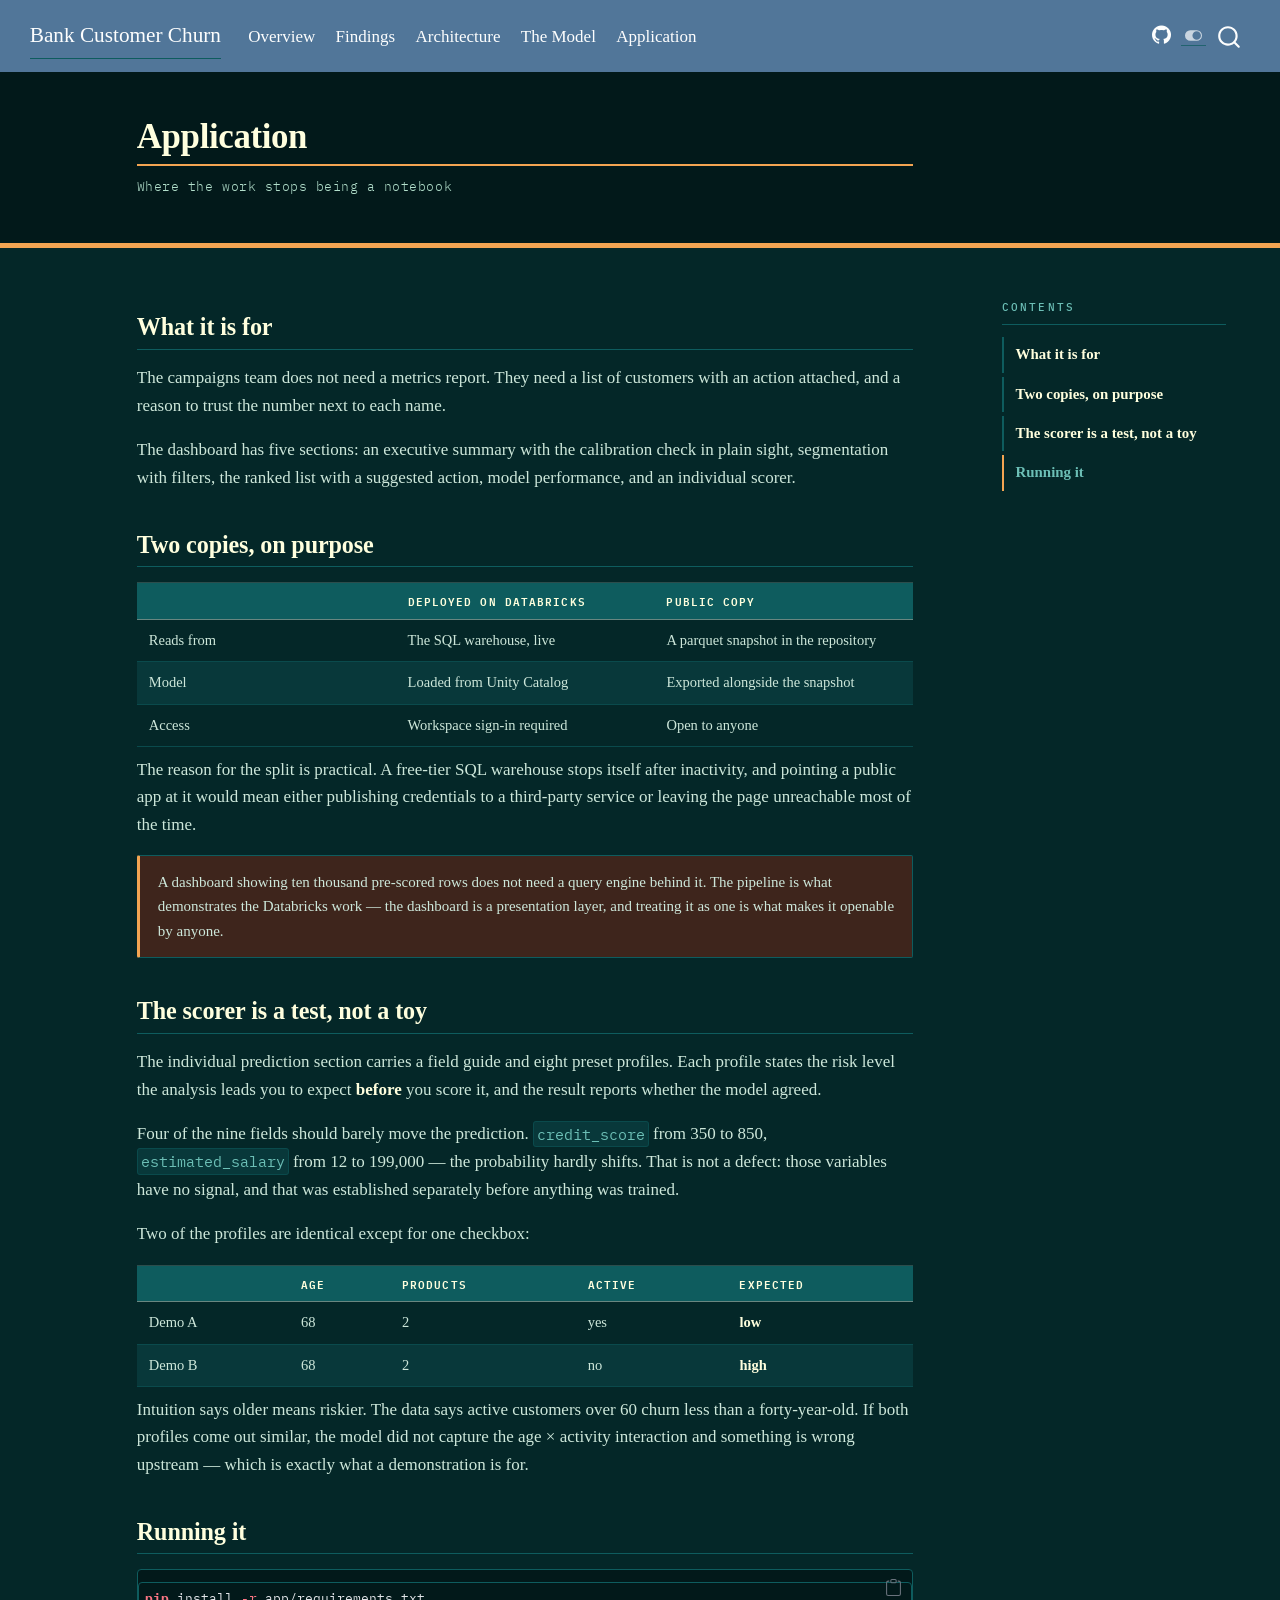
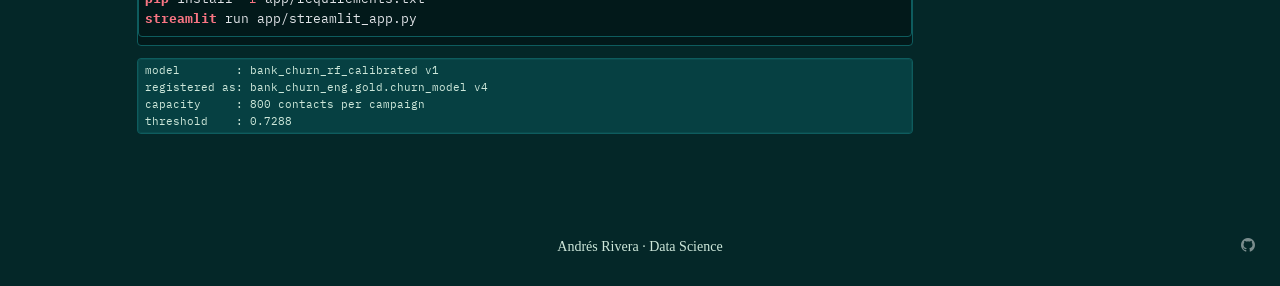
==== docs/app.html @ 403e2f5f "Bank customer churn prediction on Databricks" ====
<!DOCTYPE html>
<html xmlns="http://www.w3.org/1999/xhtml" lang="en" xml:lang="en"><head>

<meta charset="utf-8">
<meta name="generator" content="quarto-1.8.26">

<meta name="viewport" content="width=device-width, initial-scale=1.0, user-scalable=yes">


<title>Application – Bank Customer Churn</title>
<style>
code{white-space: pre-wrap;}
span.smallcaps{font-variant: small-caps;}
div.columns{display: flex; gap: min(4vw, 1.5em);}
div.column{flex: auto; overflow-x: auto;}
div.hanging-indent{margin-left: 1.5em; text-indent: -1.5em;}
ul.task-list{list-style: none;}
ul.task-list li input[type="checkbox"] {
  width: 0.8em;
  margin: 0 0.8em 0.2em -1em; /* quarto-specific, see https://github.com/quarto-dev/quarto-cli/issues/4556 */ 
  vertical-align: middle;
}
/* CSS for syntax highlighting */
html { -webkit-text-size-adjust: 100%; }
pre > code.sourceCode { white-space: pre; position: relative; }
pre > code.sourceCode > span { display: inline-block; line-height: 1.25; }
pre > code.sourceCode > span:empty { height: 1.2em; }
.sourceCode { overflow: visible; }
code.sourceCode > span { color: inherit; text-decoration: inherit; }
div.sourceCode { margin: 1em 0; }
pre.sourceCode { margin: 0; }
@media screen {
div.sourceCode { overflow: auto; }
}
@media print {
pre > code.sourceCode { white-space: pre-wrap; }
pre > code.sourceCode > span { text-indent: -5em; padding-left: 5em; }
}
pre.numberSource code
  { counter-reset: source-line 0; }
pre.numberSource code > span
  { position: relative; left: -4em; counter-increment: source-line; }
pre.numberSource code > span > a:first-child::before
  { content: counter(source-line);
    position: relative; left: -1em; text-align: right; vertical-align: baseline;
    border: none; display: inline-block;
    -webkit-touch-callout: none; -webkit-user-select: none;
    -khtml-user-select: none; -moz-user-select: none;
    -ms-user-select: none; user-select: none;
    padding: 0 4px; width: 4em;
  }
pre.numberSource { margin-left: 3em;  padding-left: 4px; }
div.sourceCode
  {   }
@media screen {
pre > code.sourceCode > span > a:first-child::before { text-decoration: underline; }
}
</style>


<script src="site_libs/quarto-nav/quarto-nav.js"></script>
<script src="site_libs/quarto-nav/headroom.min.js"></script>
<script src="site_libs/clipboard/clipboard.min.js"></script>
<script src="site_libs/quarto-search/autocomplete.umd.js"></script>
<script src="site_libs/quarto-search/fuse.min.js"></script>
<script src="site_libs/quarto-search/quarto-search.js"></script>
<meta name="quarto:offset" content="./">
<script src="site_libs/quarto-html/quarto.js" type="module"></script>
<script src="site_libs/quarto-html/tabsets/tabsets.js" type="module"></script>
<script src="site_libs/quarto-html/axe/axe-check.js" type="module"></script>
<script src="site_libs/quarto-html/popper.min.js"></script>
<script src="site_libs/quarto-html/tippy.umd.min.js"></script>
<script src="site_libs/quarto-html/anchor.min.js"></script>
<link href="site_libs/quarto-html/tippy.css" rel="stylesheet">
<link href="site_libs/quarto-html/quarto-syntax-highlighting-b994de48bafa9ef7d57adb9f6c311f31.css" rel="stylesheet" class="quarto-color-scheme" id="quarto-text-highlighting-styles">
<link href="site_libs/quarto-html/quarto-syntax-highlighting-dark-b994de48bafa9ef7d57adb9f6c311f31.css" rel="stylesheet" class="quarto-color-scheme quarto-color-alternate" id="quarto-text-highlighting-styles">
<script src="site_libs/bootstrap/bootstrap.min.js"></script>
<link href="site_libs/bootstrap/bootstrap-icons.css" rel="stylesheet">
<link href="site_libs/bootstrap/bootstrap-2f9566e92a98fe8e82013deb98b2dbf5.min.css" rel="stylesheet" append-hash="true" class="quarto-color-scheme" id="quarto-bootstrap" data-mode="light">
<link href="site_libs/bootstrap/bootstrap-dark-dd9a374d507f1d2c2c06ab62fc9b8917.min.css" rel="stylesheet" append-hash="true" class="quarto-color-scheme quarto-color-alternate" id="quarto-bootstrap" data-mode="dark">
<script id="quarto-search-options" type="application/json">{
  "location": "navbar",
  "copy-button": false,
  "collapse-after": 3,
  "panel-placement": "end",
  "type": "overlay",
  "limit": 50,
  "keyboard-shortcut": [
    "f",
    "/",
    "s"
  ],
  "show-item-context": false,
  "language": {
    "search-no-results-text": "No results",
    "search-matching-documents-text": "matching documents",
    "search-copy-link-title": "Copy link to search",
    "search-hide-matches-text": "Hide additional matches",
    "search-more-match-text": "more match in this document",
    "search-more-matches-text": "more matches in this document",
    "search-clear-button-title": "Clear",
    "search-text-placeholder": "",
    "search-detached-cancel-button-title": "Cancel",
    "search-submit-button-title": "Submit",
    "search-label": "Search"
  }
}</script>
<style>html{ scroll-behavior: smooth; }</style>
<link rel="preconnect" href="https://fonts.googleapis.com">
<link href="https://fonts.googleapis.com/css2?family=IBM+Plex+Mono:wght@400;500;600&amp;display=swap" rel="stylesheet">


</head>

<body class="nav-fixed quarto-dark"><script id="quarto-html-before-body" type="application/javascript">
    const toggleBodyColorMode = (bsSheetEl) => {
      const mode = bsSheetEl.getAttribute("data-mode");
      const bodyEl = window.document.querySelector("body");
      if (mode === "dark") {
        bodyEl.classList.add("quarto-dark");
        bodyEl.classList.remove("quarto-light");
      } else {
        bodyEl.classList.add("quarto-light");
        bodyEl.classList.remove("quarto-dark");
      }
    }
    const toggleBodyColorPrimary = () => {
      const bsSheetEl = window.document.querySelector("link#quarto-bootstrap:not([rel=disabled-stylesheet])");
      if (bsSheetEl) {
        toggleBodyColorMode(bsSheetEl);
      }
    }
    const setColorSchemeToggle = (alternate) => {
      const toggles = window.document.querySelectorAll('.quarto-color-scheme-toggle');
      for (let i=0; i < toggles.length; i++) {
        const toggle = toggles[i];
        if (toggle) {
          if (alternate) {
            toggle.classList.add("alternate");
          } else {
            toggle.classList.remove("alternate");
          }
        }
      }
    };
    const toggleColorMode = (alternate) => {
      // Switch the stylesheets
      const primaryStylesheets = window.document.querySelectorAll('link.quarto-color-scheme:not(.quarto-color-alternate)');
      const alternateStylesheets = window.document.querySelectorAll('link.quarto-color-scheme.quarto-color-alternate');
      manageTransitions('#quarto-margin-sidebar .nav-link', false);
      if (alternate) {
        // note: dark is layered on light, we don't disable primary!
        enableStylesheet(alternateStylesheets);
        for (const sheetNode of alternateStylesheets) {
          if (sheetNode.id === "quarto-bootstrap") {
            toggleBodyColorMode(sheetNode);
          }
        }
      } else {
        disableStylesheet(alternateStylesheets);
        enableStylesheet(primaryStylesheets)
        toggleBodyColorPrimary();
      }
      manageTransitions('#quarto-margin-sidebar .nav-link', true);
      // Switch the toggles
      setColorSchemeToggle(alternate)
      // Hack to workaround the fact that safari doesn't
      // properly recolor the scrollbar when toggling (#1455)
      if (navigator.userAgent.indexOf('Safari') > 0 && navigator.userAgent.indexOf('Chrome') == -1) {
        manageTransitions("body", false);
        window.scrollTo(0, 1);
        setTimeout(() => {
          window.scrollTo(0, 0);
          manageTransitions("body", true);
        }, 40);
      }
    }
    const disableStylesheet = (stylesheets) => {
      for (let i=0; i < stylesheets.length; i++) {
        const stylesheet = stylesheets[i];
        stylesheet.rel = 'disabled-stylesheet';
      }
    }
    const enableStylesheet = (stylesheets) => {
      for (let i=0; i < stylesheets.length; i++) {
        const stylesheet = stylesheets[i];
        if(stylesheet.rel !== 'stylesheet') { // for Chrome, which will still FOUC without this check
          stylesheet.rel = 'stylesheet';
        }
      }
    }
    const manageTransitions = (selector, allowTransitions) => {
      const els = window.document.querySelectorAll(selector);
      for (let i=0; i < els.length; i++) {
        const el = els[i];
        if (allowTransitions) {
          el.classList.remove('notransition');
        } else {
          el.classList.add('notransition');
        }
      }
    }
    const isFileUrl = () => {
      return window.location.protocol === 'file:';
    }
    const hasAlternateSentinel = () => {
      let styleSentinel = getColorSchemeSentinel();
      if (styleSentinel !== null) {
        return styleSentinel === "alternate";
      } else {
        return false;
      }
    }
    const setStyleSentinel = (alternate) => {
      const value = alternate ? "alternate" : "default";
      if (!isFileUrl()) {
        window.localStorage.setItem("quarto-color-scheme", value);
      } else {
        localAlternateSentinel = value;
      }
    }
    const getColorSchemeSentinel = () => {
      if (!isFileUrl()) {
        const storageValue = window.localStorage.getItem("quarto-color-scheme");
        return storageValue != null ? storageValue : localAlternateSentinel;
      } else {
        return localAlternateSentinel;
      }
    }
    const toggleGiscusIfUsed = (isAlternate, darkModeDefault) => {
      const baseTheme = document.querySelector('#giscus-base-theme')?.value ?? 'light';
      const alternateTheme = document.querySelector('#giscus-alt-theme')?.value ?? 'dark';
      let newTheme = '';
      if(authorPrefersDark) {
        newTheme = isAlternate ? baseTheme : alternateTheme;
      } else {
        newTheme = isAlternate ? alternateTheme : baseTheme;
      }
      const changeGiscusTheme = () => {
        // From: https://github.com/giscus/giscus/issues/336
        const sendMessage = (message) => {
          const iframe = document.querySelector('iframe.giscus-frame');
          if (!iframe) return;
          iframe.contentWindow.postMessage({ giscus: message }, 'https://giscus.app');
        }
        sendMessage({
          setConfig: {
            theme: newTheme
          }
        });
      }
      const isGiscussLoaded = window.document.querySelector('iframe.giscus-frame') !== null;
      if (isGiscussLoaded) {
        changeGiscusTheme();
      }
    };
    const authorPrefersDark = true;
    const darkModeDefault = authorPrefersDark;
    let localAlternateSentinel = darkModeDefault ? 'alternate' : 'default';
    // Dark / light mode switch
    window.quartoToggleColorScheme = () => {
      // Read the current dark / light value
      let toAlternate = !hasAlternateSentinel();
      toggleColorMode(toAlternate);
      setStyleSentinel(toAlternate);
      toggleGiscusIfUsed(toAlternate, darkModeDefault);
      window.dispatchEvent(new Event('resize'));
    };
    // Switch to dark mode if need be
    if (hasAlternateSentinel()) {
      toggleColorMode(true);
    } else {
      toggleColorMode(false);
    }
  </script>

<div id="quarto-search-results"></div>
  <header id="quarto-header" class="headroom fixed-top quarto-banner">
    <nav class="navbar navbar-expand-lg " data-bs-theme="dark">
      <div class="navbar-container container-fluid">
      <div class="navbar-brand-container mx-auto">
    <a class="navbar-brand" href="./index.html">
    <span class="navbar-title">Bank Customer Churn</span>
    </a>
  </div>
            <div id="quarto-search" class="" title="Search"></div>
          <button class="navbar-toggler" type="button" data-bs-toggle="collapse" data-bs-target="#navbarCollapse" aria-controls="navbarCollapse" role="menu" aria-expanded="false" aria-label="Toggle navigation" onclick="if (window.quartoToggleHeadroom) { window.quartoToggleHeadroom(); }">
  <span class="navbar-toggler-icon"></span>
</button>
          <div class="collapse navbar-collapse" id="navbarCollapse">
            <ul class="navbar-nav navbar-nav-scroll me-auto">
  <li class="nav-item">
    <a class="nav-link" href="./index.html"> 
<span class="menu-text">Overview</span></a>
  </li>  
  <li class="nav-item">
    <a class="nav-link" href="./findings.html"> 
<span class="menu-text">Findings</span></a>
  </li>  
  <li class="nav-item">
    <a class="nav-link" href="./pipeline.html"> 
<span class="menu-text">Architecture</span></a>
  </li>  
  <li class="nav-item">
    <a class="nav-link" href="./model.html"> 
<span class="menu-text">The Model</span></a>
  </li>  
  <li class="nav-item">
    <a class="nav-link active" href="./app.html" aria-current="page"> 
<span class="menu-text">Application</span></a>
  </li>  
</ul>
            <ul class="navbar-nav navbar-nav-scroll ms-auto">
  <li class="nav-item compact">
    <a class="nav-link" href="https://github.com/UshioJuzo/bank-churn-databricks"> <i class="bi bi-github" role="img" aria-label="GitHub repository">
</i> 
<span class="menu-text"></span></a>
  </li>  
</ul>
          </div> <!-- /navcollapse -->
            <div class="quarto-navbar-tools">
  <a href="" class="quarto-color-scheme-toggle quarto-navigation-tool  px-1" onclick="window.quartoToggleColorScheme(); return false;" title="Toggle dark mode"><i class="bi"></i></a>
</div>
      </div> <!-- /container-fluid -->
    </nav>
</header>
<!-- content -->
<header id="title-block-header" class="quarto-title-block default page-columns page-full">
  <div class="quarto-title-banner page-columns page-full">
    <div class="quarto-title column-body">
      <h1 class="title">Application</h1>
            <p class="subtitle lead">Where the work stops being a notebook</p>
                      </div>
  </div>
    
  
  <div class="quarto-title-meta">

      
    
      
    </div>
    
  
  </header><div id="quarto-content" class="quarto-container page-columns page-rows-contents page-layout-article page-navbar">
<!-- sidebar -->
<!-- margin-sidebar -->
    <div id="quarto-margin-sidebar" class="sidebar margin-sidebar">
        <nav id="TOC" role="doc-toc" class="toc-active">
    <h2 id="toc-title">Contents</h2>
   
  <ul>
  <li><a href="#what-it-is-for" id="toc-what-it-is-for" class="nav-link active" data-scroll-target="#what-it-is-for">What it is for</a></li>
  <li><a href="#two-copies-on-purpose" id="toc-two-copies-on-purpose" class="nav-link" data-scroll-target="#two-copies-on-purpose">Two copies, on purpose</a></li>
  <li><a href="#the-scorer-is-a-test-not-a-toy" id="toc-the-scorer-is-a-test-not-a-toy" class="nav-link" data-scroll-target="#the-scorer-is-a-test-not-a-toy">The scorer is a test, not a toy</a></li>
  <li><a href="#running-it" id="toc-running-it" class="nav-link" data-scroll-target="#running-it">Running it</a></li>
  </ul>
</nav>
    </div>
<!-- main -->
<main class="content quarto-banner-title-block" id="quarto-document-content">






<section id="what-it-is-for" class="level2">
<h2 class="anchored" data-anchor-id="what-it-is-for">What it is for</h2>
<p>The campaigns team does not need a metrics report. They need a list of customers with an action attached, and a reason to trust the number next to each name.</p>
<p>The dashboard has five sections: an executive summary with the calibration check in plain sight, segmentation with filters, the ranked list with a suggested action, model performance, and an individual scorer.</p>
</section>
<section id="two-copies-on-purpose" class="level2">
<h2 class="anchored" data-anchor-id="two-copies-on-purpose">Two copies, on purpose</h2>
<table class="caption-top table">
<colgroup>
<col style="width: 33%">
<col style="width: 33%">
<col style="width: 33%">
</colgroup>
<thead>
<tr class="header">
<th></th>
<th>Deployed on Databricks</th>
<th>Public copy</th>
</tr>
</thead>
<tbody>
<tr class="odd">
<td>Reads from</td>
<td>The SQL warehouse, live</td>
<td>A parquet snapshot in the repository</td>
</tr>
<tr class="even">
<td>Model</td>
<td>Loaded from Unity Catalog</td>
<td>Exported alongside the snapshot</td>
</tr>
<tr class="odd">
<td>Access</td>
<td>Workspace sign-in required</td>
<td>Open to anyone</td>
</tr>
</tbody>
</table>
<p>The reason for the split is practical. A free-tier SQL warehouse stops itself after inactivity, and pointing a public app at it would mean either publishing credentials to a third-party service or leaving the page unreachable most of the time.</p>
<div class="thread">
<p>A dashboard showing ten thousand pre-scored rows does not need a query engine behind it. The pipeline is what demonstrates the Databricks work — the dashboard is a presentation layer, and treating it as one is what makes it openable by anyone.</p>
</div>
</section>
<section id="the-scorer-is-a-test-not-a-toy" class="level2">
<h2 class="anchored" data-anchor-id="the-scorer-is-a-test-not-a-toy">The scorer is a test, not a toy</h2>
<p>The individual prediction section carries a field guide and eight preset profiles. Each profile states the risk level the analysis leads you to expect <strong>before</strong> you score it, and the result reports whether the model agreed.</p>
<p>Four of the nine fields should barely move the prediction. <code>credit_score</code> from 350 to 850, <code>estimated_salary</code> from 12 to 199,000 — the probability hardly shifts. That is not a defect: those variables have no signal, and that was established separately before anything was trained.</p>
<p>Two of the profiles are identical except for one checkbox:</p>
<table class="caption-top table">
<thead>
<tr class="header">
<th></th>
<th>Age</th>
<th>Products</th>
<th>Active</th>
<th>Expected</th>
</tr>
</thead>
<tbody>
<tr class="odd">
<td>Demo A</td>
<td>68</td>
<td>2</td>
<td>yes</td>
<td><strong>low</strong></td>
</tr>
<tr class="even">
<td>Demo B</td>
<td>68</td>
<td>2</td>
<td>no</td>
<td><strong>high</strong></td>
</tr>
</tbody>
</table>
<p>Intuition says older means riskier. The data says active customers over 60 churn less than a forty-year-old. If both profiles come out similar, the model did not capture the age × activity interaction and something is wrong upstream — which is exactly what a demonstration is for.</p>
</section>
<section id="running-it" class="level2">
<h2 class="anchored" data-anchor-id="running-it">Running it</h2>
<div class="code-copy-outer-scaffold"><div class="sourceCode" id="cb1"><pre class="sourceCode bash code-with-copy"><code class="sourceCode bash"><span id="cb1-1"><a href="#cb1-1" aria-hidden="true" tabindex="-1"></a><span class="ex">pip</span> install <span class="at">-r</span> app/requirements.txt</span>
<span id="cb1-2"><a href="#cb1-2" aria-hidden="true" tabindex="-1"></a><span class="ex">streamlit</span> run app/streamlit_app.py</span></code></pre></div><button title="Copy to Clipboard" class="code-copy-button"><i class="bi"></i></button></div>
<div id="b714621f" class="cell" data-execution_count="1">
<div class="cell-output cell-output-stdout">
<pre><code>model        : bank_churn_rf_calibrated v1
registered as: bank_churn_eng.gold.churn_model v4
capacity     : 800 contacts per campaign
threshold    : 0.7288</code></pre>
</div>
</div>


</section>

</main> <!-- /main -->
<script id="quarto-html-after-body" type="application/javascript">
  window.document.addEventListener("DOMContentLoaded", function (event) {
    // Ensure there is a toggle, if there isn't float one in the top right
    if (window.document.querySelector('.quarto-color-scheme-toggle') === null) {
      const a = window.document.createElement('a');
      a.classList.add('top-right');
      a.classList.add('quarto-color-scheme-toggle');
      a.href = "";
      a.onclick = function() { try { window.quartoToggleColorScheme(); } catch {} return false; };
      const i = window.document.createElement("i");
      i.classList.add('bi');
      a.appendChild(i);
      window.document.body.appendChild(a);
    }
    setColorSchemeToggle(hasAlternateSentinel())
    const icon = "";
    const anchorJS = new window.AnchorJS();
    anchorJS.options = {
      placement: 'right',
      icon: icon
    };
    anchorJS.add('.anchored');
    const isCodeAnnotation = (el) => {
      for (const clz of el.classList) {
        if (clz.startsWith('code-annotation-')) {                     
          return true;
        }
      }
      return false;
    }
    const onCopySuccess = function(e) {
      // button target
      const button = e.trigger;
      // don't keep focus
      button.blur();
      // flash "checked"
      button.classList.add('code-copy-button-checked');
      var currentTitle = button.getAttribute("title");
      button.setAttribute("title", "Copied!");
      let tooltip;
      if (window.bootstrap) {
        button.setAttribute("data-bs-toggle", "tooltip");
        button.setAttribute("data-bs-placement", "left");
        button.setAttribute("data-bs-title", "Copied!");
        tooltip = new bootstrap.Tooltip(button, 
          { trigger: "manual", 
            customClass: "code-copy-button-tooltip",
            offset: [0, -8]});
        tooltip.show();    
      }
      setTimeout(function() {
        if (tooltip) {
          tooltip.hide();
          button.removeAttribute("data-bs-title");
          button.removeAttribute("data-bs-toggle");
          button.removeAttribute("data-bs-placement");
        }
        button.setAttribute("title", currentTitle);
        button.classList.remove('code-copy-button-checked');
      }, 1000);
      // clear code selection
      e.clearSelection();
    }
    const getTextToCopy = function(trigger) {
      const outerScaffold = trigger.parentElement.cloneNode(true);
      const codeEl = outerScaffold.querySelector('code');
      for (const childEl of codeEl.children) {
        if (isCodeAnnotation(childEl)) {
          childEl.remove();
        }
      }
      return codeEl.innerText;
    }
    const clipboard = new window.ClipboardJS('.code-copy-button:not([data-in-quarto-modal])', {
      text: getTextToCopy
    });
    clipboard.on('success', onCopySuccess);
    if (window.document.getElementById('quarto-embedded-source-code-modal')) {
      const clipboardModal = new window.ClipboardJS('.code-copy-button[data-in-quarto-modal]', {
        text: getTextToCopy,
        container: window.document.getElementById('quarto-embedded-source-code-modal')
      });
      clipboardModal.on('success', onCopySuccess);
    }
      var localhostRegex = new RegExp(/^(?:http|https):\/\/localhost\:?[0-9]*\//);
      var mailtoRegex = new RegExp(/^mailto:/);
        var filterRegex = new RegExp("https:\/\/UshioJuzo\.github\.io\/bank-churn-databricks\/");
      var isInternal = (href) => {
          return filterRegex.test(href) || localhostRegex.test(href) || mailtoRegex.test(href);
      }
      // Inspect non-navigation links and adorn them if external
     var links = window.document.querySelectorAll('a[href]:not(.nav-link):not(.navbar-brand):not(.toc-action):not(.sidebar-link):not(.sidebar-item-toggle):not(.pagination-link):not(.no-external):not([aria-hidden]):not(.dropdown-item):not(.quarto-navigation-tool):not(.about-link)');
      for (var i=0; i<links.length; i++) {
        const link = links[i];
        if (!isInternal(link.href)) {
          // undo the damage that might have been done by quarto-nav.js in the case of
          // links that we want to consider external
          if (link.dataset.originalHref !== undefined) {
            link.href = link.dataset.originalHref;
          }
        }
      }
    function tippyHover(el, contentFn, onTriggerFn, onUntriggerFn) {
      const config = {
        allowHTML: true,
        maxWidth: 500,
        delay: 100,
        arrow: false,
        appendTo: function(el) {
            return el.parentElement;
        },
        interactive: true,
        interactiveBorder: 10,
        theme: 'quarto',
        placement: 'bottom-start',
      };
      if (contentFn) {
        config.content = contentFn;
      }
      if (onTriggerFn) {
        config.onTrigger = onTriggerFn;
      }
      if (onUntriggerFn) {
        config.onUntrigger = onUntriggerFn;
      }
      window.tippy(el, config); 
    }
    const noterefs = window.document.querySelectorAll('a[role="doc-noteref"]');
    for (var i=0; i<noterefs.length; i++) {
      const ref = noterefs[i];
      tippyHover(ref, function() {
        // use id or data attribute instead here
        let href = ref.getAttribute('data-footnote-href') || ref.getAttribute('href');
        try { href = new URL(href).hash; } catch {}
        const id = href.replace(/^#\/?/, "");
        const note = window.document.getElementById(id);
        if (note) {
          return note.innerHTML;
        } else {
          return "";
        }
      });
    }
    const xrefs = window.document.querySelectorAll('a.quarto-xref');
    const processXRef = (id, note) => {
      // Strip column container classes
      const stripColumnClz = (el) => {
        el.classList.remove("page-full", "page-columns");
        if (el.children) {
          for (const child of el.children) {
            stripColumnClz(child);
          }
        }
      }
      stripColumnClz(note)
      if (id === null || id.startsWith('sec-')) {
        // Special case sections, only their first couple elements
        const container = document.createElement("div");
        if (note.children && note.children.length > 2) {
          container.appendChild(note.children[0].cloneNode(true));
          for (let i = 1; i < note.children.length; i++) {
            const child = note.children[i];
            if (child.tagName === "P" && child.innerText === "") {
              continue;
            } else {
              container.appendChild(child.cloneNode(true));
              break;
            }
          }
          if (window.Quarto?.typesetMath) {
            window.Quarto.typesetMath(container);
          }
          return container.innerHTML
        } else {
          if (window.Quarto?.typesetMath) {
            window.Quarto.typesetMath(note);
          }
          return note.innerHTML;
        }
      } else {
        // Remove any anchor links if they are present
        const anchorLink = note.querySelector('a.anchorjs-link');
        if (anchorLink) {
          anchorLink.remove();
        }
        if (window.Quarto?.typesetMath) {
          window.Quarto.typesetMath(note);
        }
        if (note.classList.contains("callout")) {
          return note.outerHTML;
        } else {
          return note.innerHTML;
        }
      }
    }
    for (var i=0; i<xrefs.length; i++) {
      const xref = xrefs[i];
      tippyHover(xref, undefined, function(instance) {
        instance.disable();
        let url = xref.getAttribute('href');
        let hash = undefined; 
        if (url.startsWith('#')) {
          hash = url;
        } else {
          try { hash = new URL(url).hash; } catch {}
        }
        if (hash) {
          const id = hash.replace(/^#\/?/, "");
          const note = window.document.getElementById(id);
          if (note !== null) {
            try {
              const html = processXRef(id, note.cloneNode(true));
              instance.setContent(html);
            } finally {
              instance.enable();
              instance.show();
            }
          } else {
            // See if we can fetch this
            fetch(url.split('#')[0])
            .then(res => res.text())
            .then(html => {
              const parser = new DOMParser();
              const htmlDoc = parser.parseFromString(html, "text/html");
              const note = htmlDoc.getElementById(id);
              if (note !== null) {
                const html = processXRef(id, note);
                instance.setContent(html);
              } 
            }).finally(() => {
              instance.enable();
              instance.show();
            });
          }
        } else {
          // See if we can fetch a full url (with no hash to target)
          // This is a special case and we should probably do some content thinning / targeting
          fetch(url)
          .then(res => res.text())
          .then(html => {
            const parser = new DOMParser();
            const htmlDoc = parser.parseFromString(html, "text/html");
            const note = htmlDoc.querySelector('main.content');
            if (note !== null) {
              // This should only happen for chapter cross references
              // (since there is no id in the URL)
              // remove the first header
              if (note.children.length > 0 && note.children[0].tagName === "HEADER") {
                note.children[0].remove();
              }
              const html = processXRef(null, note);
              instance.setContent(html);
            } 
          }).finally(() => {
            instance.enable();
            instance.show();
          });
        }
      }, function(instance) {
      });
    }
        let selectedAnnoteEl;
        const selectorForAnnotation = ( cell, annotation) => {
          let cellAttr = 'data-code-cell="' + cell + '"';
          let lineAttr = 'data-code-annotation="' +  annotation + '"';
          const selector = 'span[' + cellAttr + '][' + lineAttr + ']';
          return selector;
        }
        const selectCodeLines = (annoteEl) => {
          const doc = window.document;
          const targetCell = annoteEl.getAttribute("data-target-cell");
          const targetAnnotation = annoteEl.getAttribute("data-target-annotation");
          const annoteSpan = window.document.querySelector(selectorForAnnotation(targetCell, targetAnnotation));
          const lines = annoteSpan.getAttribute("data-code-lines").split(",");
          const lineIds = lines.map((line) => {
            return targetCell + "-" + line;
          })
          let top = null;
          let height = null;
          let parent = null;
          if (lineIds.length > 0) {
              //compute the position of the single el (top and bottom and make a div)
              const el = window.document.getElementById(lineIds[0]);
              top = el.offsetTop;
              height = el.offsetHeight;
              parent = el.parentElement.parentElement;
            if (lineIds.length > 1) {
              const lastEl = window.document.getElementById(lineIds[lineIds.length - 1]);
              const bottom = lastEl.offsetTop + lastEl.offsetHeight;
              height = bottom - top;
            }
            if (top !== null && height !== null && parent !== null) {
              // cook up a div (if necessary) and position it 
              let div = window.document.getElementById("code-annotation-line-highlight");
              if (div === null) {
                div = window.document.createElement("div");
                div.setAttribute("id", "code-annotation-line-highlight");
                div.style.position = 'absolute';
                parent.appendChild(div);
              }
              div.style.top = top - 2 + "px";
              div.style.height = height + 4 + "px";
              div.style.left = 0;
              let gutterDiv = window.document.getElementById("code-annotation-line-highlight-gutter");
              if (gutterDiv === null) {
                gutterDiv = window.document.createElement("div");
                gutterDiv.setAttribute("id", "code-annotation-line-highlight-gutter");
                gutterDiv.style.position = 'absolute';
                const codeCell = window.document.getElementById(targetCell);
                const gutter = codeCell.querySelector('.code-annotation-gutter');
                gutter.appendChild(gutterDiv);
              }
              gutterDiv.style.top = top - 2 + "px";
              gutterDiv.style.height = height + 4 + "px";
            }
            selectedAnnoteEl = annoteEl;
          }
        };
        const unselectCodeLines = () => {
          const elementsIds = ["code-annotation-line-highlight", "code-annotation-line-highlight-gutter"];
          elementsIds.forEach((elId) => {
            const div = window.document.getElementById(elId);
            if (div) {
              div.remove();
            }
          });
          selectedAnnoteEl = undefined;
        };
          // Handle positioning of the toggle
      window.addEventListener(
        "resize",
        throttle(() => {
          elRect = undefined;
          if (selectedAnnoteEl) {
            selectCodeLines(selectedAnnoteEl);
          }
        }, 10)
      );
      function throttle(fn, ms) {
      let throttle = false;
      let timer;
        return (...args) => {
          if(!throttle) { // first call gets through
              fn.apply(this, args);
              throttle = true;
          } else { // all the others get throttled
              if(timer) clearTimeout(timer); // cancel #2
              timer = setTimeout(() => {
                fn.apply(this, args);
                timer = throttle = false;
              }, ms);
          }
        };
      }
        // Attach click handler to the DT
        const annoteDls = window.document.querySelectorAll('dt[data-target-cell]');
        for (const annoteDlNode of annoteDls) {
          annoteDlNode.addEventListener('click', (event) => {
            const clickedEl = event.target;
            if (clickedEl !== selectedAnnoteEl) {
              unselectCodeLines();
              const activeEl = window.document.querySelector('dt[data-target-cell].code-annotation-active');
              if (activeEl) {
                activeEl.classList.remove('code-annotation-active');
              }
              selectCodeLines(clickedEl);
              clickedEl.classList.add('code-annotation-active');
            } else {
              // Unselect the line
              unselectCodeLines();
              clickedEl.classList.remove('code-annotation-active');
            }
          });
        }
    const findCites = (el) => {
      const parentEl = el.parentElement;
      if (parentEl) {
        const cites = parentEl.dataset.cites;
        if (cites) {
          return {
            el,
            cites: cites.split(' ')
          };
        } else {
          return findCites(el.parentElement)
        }
      } else {
        return undefined;
      }
    };
    var bibliorefs = window.document.querySelectorAll('a[role="doc-biblioref"]');
    for (var i=0; i<bibliorefs.length; i++) {
      const ref = bibliorefs[i];
      const citeInfo = findCites(ref);
      if (citeInfo) {
        tippyHover(citeInfo.el, function() {
          var popup = window.document.createElement('div');
          citeInfo.cites.forEach(function(cite) {
            var citeDiv = window.document.createElement('div');
            citeDiv.classList.add('hanging-indent');
            citeDiv.classList.add('csl-entry');
            var biblioDiv = window.document.getElementById('ref-' + cite);
            if (biblioDiv) {
              citeDiv.innerHTML = biblioDiv.innerHTML;
            }
            popup.appendChild(citeDiv);
          });
          return popup.innerHTML;
        });
      }
    }
  });
  </script>
</div> <!-- /content -->
<footer class="footer">
  <div class="nav-footer">
    <div class="nav-footer-left">
      &nbsp;
    </div>   
    <div class="nav-footer-center">
<p>Andrés Rivera · Data Science</p>
</div>
    <div class="nav-footer-right">
      <ul class="footer-items list-unstyled">
    <li class="nav-item compact">
    <a class="nav-link" href="https://github.com/UshioJuzo/bank-churn-databricks">
      <i class="bi bi-github" role="img">
</i> 
    </a>
  </li>  
</ul>
    </div>
  </div>
</footer>




<script src="site_libs/quarto-html/zenscroll-min.js"></script>
</body></html>
---- docs/site_libs/quarto-html/tippy.css ----
.tippy-box[data-animation=fade][data-state=hidden]{opacity:0}[data-tippy-root]{max-width:calc(100vw - 10px)}.tippy-box{position:relative;background-color:#333;color:#fff;border-radius:4px;font-size:14px;line-height:1.4;white-space:normal;outline:0;transition-property:transform,visibility,opacity}.tippy-box[data-placement^=top]>.tippy-arrow{bottom:0}.tippy-box[data-placement^=top]>.tippy-arrow:before{bottom:-7px;left:0;border-width:8px 8px 0;border-top-color:initial;transform-origin:center top}.tippy-box[data-placement^=bottom]>.tippy-arrow{top:0}.tippy-box[data-placement^=bottom]>.tippy-arrow:before{top:-7px;left:0;border-width:0 8px 8px;border-bottom-color:initial;transform-origin:center bottom}.tippy-box[data-placement^=left]>.tippy-arrow{right:0}.tippy-box[data-placement^=left]>.tippy-arrow:before{border-width:8px 0 8px 8px;border-left-color:initial;right:-7px;transform-origin:center left}.tippy-box[data-placement^=right]>.tippy-arrow{left:0}.tippy-box[data-placement^=right]>.tippy-arrow:before{left:-7px;border-width:8px 8px 8px 0;border-right-color:initial;transform-origin:center right}.tippy-box[data-inertia][data-state=visible]{transition-timing-function:cubic-bezier(.54,1.5,.38,1.11)}.tippy-arrow{width:16px;height:16px;color:#333}.tippy-arrow:before{content:"";position:absolute;border-color:transparent;border-style:solid}.tippy-content{position:relative;padding:5px 9px;z-index:1}
---- docs/site_libs/quarto-html/quarto-syntax-highlighting-b994de48bafa9ef7d57adb9f6c311f31.css ----
/* quarto syntax highlight colors */
:root {
  --quarto-hl-al-color: #ff5555;
  --quarto-hl-an-color: #6a737d;
  --quarto-hl-at-color: #f97583;
  --quarto-hl-bn-color: #79b8ff;
  --quarto-hl-bu-color: #f97583;
  --quarto-hl-ch-color: #9ecbff;
  --quarto-hl-co-color: #6a737d;
  --quarto-hl-cv-color: #6a737d;
  --quarto-hl-cn-color: #79b8ff;
  --quarto-hl-cf-color: #f97583;
  --quarto-hl-dt-color: #f97583;
  --quarto-hl-dv-color: #79b8ff;
  --quarto-hl-do-color: #6a737d;
  --quarto-hl-er-color: #ff5555;
  --quarto-hl-ex-color: #f97583;
  --quarto-hl-fl-color: #79b8ff;
  --quarto-hl-fu-color: #b392f0;
  --quarto-hl-im-color: #9ecbff;
  --quarto-hl-in-color: #6a737d;
  --quarto-hl-kw-color: #f97583;
  --quarto-hl-op-color: #e1e4e8;
  --quarto-hl-pp-color: #f97583;
  --quarto-hl-re-color: #6a737d;
  --quarto-hl-sc-color: #79b8ff;
  --quarto-hl-ss-color: #9ecbff;
  --quarto-hl-st-color: #9ecbff;
  --quarto-hl-va-color: #ffab70;
  --quarto-hl-vs-color: #9ecbff;
  --quarto-hl-wa-color: #ff5555;
}

/* other quarto variables */
:root {
  --quarto-font-monospace: "IBM Plex Mono", ui-monospace, "SF Mono", Menlo, monospace;
}

/* syntax highlight based on Pandoc's rules */
pre > code.sourceCode > span {
  color: #e1e4e8;
}

code.sourceCode > span {
  color: #e1e4e8;
}

div.sourceCode,
div.sourceCode pre.sourceCode {
  color: #e1e4e8;
}

/* Normal */
code span {
  color: #e1e4e8;
}

/* Alert */
code span.al {
  font-weight: bold;
  color: #ff5555;
}

/* Annotation */
code span.an {
  color: #6a737d;
}

/* Attribute */
code span.at {
  color: #f97583;
}

/* BaseN */
code span.bn {
  color: #79b8ff;
}

/* BuiltIn */
code span.bu {
  color: #f97583;
}

/* ControlFlow */
code span.cf {
  color: #f97583;
}

/* Char */
code span.ch {
  color: #9ecbff;
}

/* Constant */
code span.cn {
  color: #79b8ff;
}

/* Comment */
code span.co {
  color: #6a737d;
}

/* CommentVar */
code span.cv {
  color: #6a737d;
}

/* Documentation */
code span.do {
  color: #6a737d;
}

/* DataType */
code span.dt {
  color: #f97583;
}

/* DecVal */
code span.dv {
  color: #79b8ff;
}

/* Error */
code span.er {
  color: #ff5555;
  text-decoration: underline;
}

/* Extension */
code span.ex {
  font-weight: bold;
  color: #f97583;
}

/* Float */
code span.fl {
  color: #79b8ff;
}

/* Function */
code span.fu {
  color: #b392f0;
}

/* Import */
code span.im {
  color: #9ecbff;
}

/* Information */
code span.in {
  color: #6a737d;
}

/* Keyword */
code span.kw {
  color: #f97583;
}

/* Operator */
code span.op {
  color: #e1e4e8;
}

/* Preprocessor */
code span.pp {
  color: #f97583;
}

/* RegionMarker */
code span.re {
  color: #6a737d;
}

/* SpecialChar */
code span.sc {
  color: #79b8ff;
}

/* SpecialString */
code span.ss {
  color: #9ecbff;
}

/* String */
code span.st {
  color: #9ecbff;
}

/* Variable */
code span.va {
  color: #ffab70;
}

/* VerbatimString */
code span.vs {
  color: #9ecbff;
}

/* Warning */
code span.wa {
  color: #ff5555;
}

.prevent-inlining {
  content: "</";
}

/*# sourceMappingURL=c431f23b6257577e85dd2276181a322f.css.map */
---- docs/site_libs/quarto-html/quarto-syntax-highlighting-dark-b994de48bafa9ef7d57adb9f6c311f31.css ----
/* quarto syntax highlight colors */
:root {
  --quarto-hl-al-color: #ff5555;
  --quarto-hl-an-color: #6a737d;
  --quarto-hl-at-color: #f97583;
  --quarto-hl-bn-color: #79b8ff;
  --quarto-hl-bu-color: #f97583;
  --quarto-hl-ch-color: #9ecbff;
  --quarto-hl-co-color: #6a737d;
  --quarto-hl-cv-color: #6a737d;
  --quarto-hl-cn-color: #79b8ff;
  --quarto-hl-cf-color: #f97583;
  --quarto-hl-dt-color: #f97583;
  --quarto-hl-dv-color: #79b8ff;
  --quarto-hl-do-color: #6a737d;
  --quarto-hl-er-color: #ff5555;
  --quarto-hl-ex-color: #f97583;
  --quarto-hl-fl-color: #79b8ff;
  --quarto-hl-fu-color: #b392f0;
  --quarto-hl-im-color: #9ecbff;
  --quarto-hl-in-color: #6a737d;
  --quarto-hl-kw-color: #f97583;
  --quarto-hl-op-color: #e1e4e8;
  --quarto-hl-pp-color: #f97583;
  --quarto-hl-re-color: #6a737d;
  --quarto-hl-sc-color: #79b8ff;
  --quarto-hl-ss-color: #9ecbff;
  --quarto-hl-st-color: #9ecbff;
  --quarto-hl-va-color: #ffab70;
  --quarto-hl-vs-color: #9ecbff;
  --quarto-hl-wa-color: #ff5555;
}

/* other quarto variables */
:root {
  --quarto-font-monospace: "IBM Plex Mono", ui-monospace, "SF Mono", Menlo, monospace;
}

/* syntax highlight based on Pandoc's rules */
pre > code.sourceCode > span {
  color: #e1e4e8;
}

code.sourceCode > span {
  color: #e1e4e8;
}

div.sourceCode,
div.sourceCode pre.sourceCode {
  color: #e1e4e8;
}

/* Normal */
code span {
  color: #e1e4e8;
}

/* Alert */
code span.al {
  font-weight: bold;
  color: #ff5555;
}

/* Annotation */
code span.an {
  color: #6a737d;
}

/* Attribute */
code span.at {
  color: #f97583;
}

/* BaseN */
code span.bn {
  color: #79b8ff;
}

/* BuiltIn */
code span.bu {
  color: #f97583;
}

/* ControlFlow */
code span.cf {
  color: #f97583;
}

/* Char */
code span.ch {
  color: #9ecbff;
}

/* Constant */
code span.cn {
  color: #79b8ff;
}

/* Comment */
code span.co {
  color: #6a737d;
}

/* CommentVar */
code span.cv {
  color: #6a737d;
}

/* Documentation */
code span.do {
  color: #6a737d;
}

/* DataType */
code span.dt {
  color: #f97583;
}

/* DecVal */
code span.dv {
  color: #79b8ff;
}

/* Error */
code span.er {
  color: #ff5555;
  text-decoration: underline;
}

/* Extension */
code span.ex {
  font-weight: bold;
  color: #f97583;
}

/* Float */
code span.fl {
  color: #79b8ff;
}

/* Function */
code span.fu {
  color: #b392f0;
}

/* Import */
code span.im {
  color: #9ecbff;
}

/* Information */
code span.in {
  color: #6a737d;
}

/* Keyword */
code span.kw {
  color: #f97583;
}

/* Operator */
code span.op {
  color: #e1e4e8;
}

/* Preprocessor */
code span.pp {
  color: #f97583;
}

/* RegionMarker */
code span.re {
  color: #6a737d;
}

/* SpecialChar */
code span.sc {
  color: #79b8ff;
}

/* SpecialString */
code span.ss {
  color: #9ecbff;
}

/* String */
code span.st {
  color: #9ecbff;
}

/* Variable */
code span.va {
  color: #ffab70;
}

/* VerbatimString */
code span.vs {
  color: #9ecbff;
}

/* Warning */
code span.wa {
  color: #ff5555;
}

.prevent-inlining {
  content: "</";
}

/*# sourceMappingURL=c431f23b6257577e85dd2276181a322f.css.map */
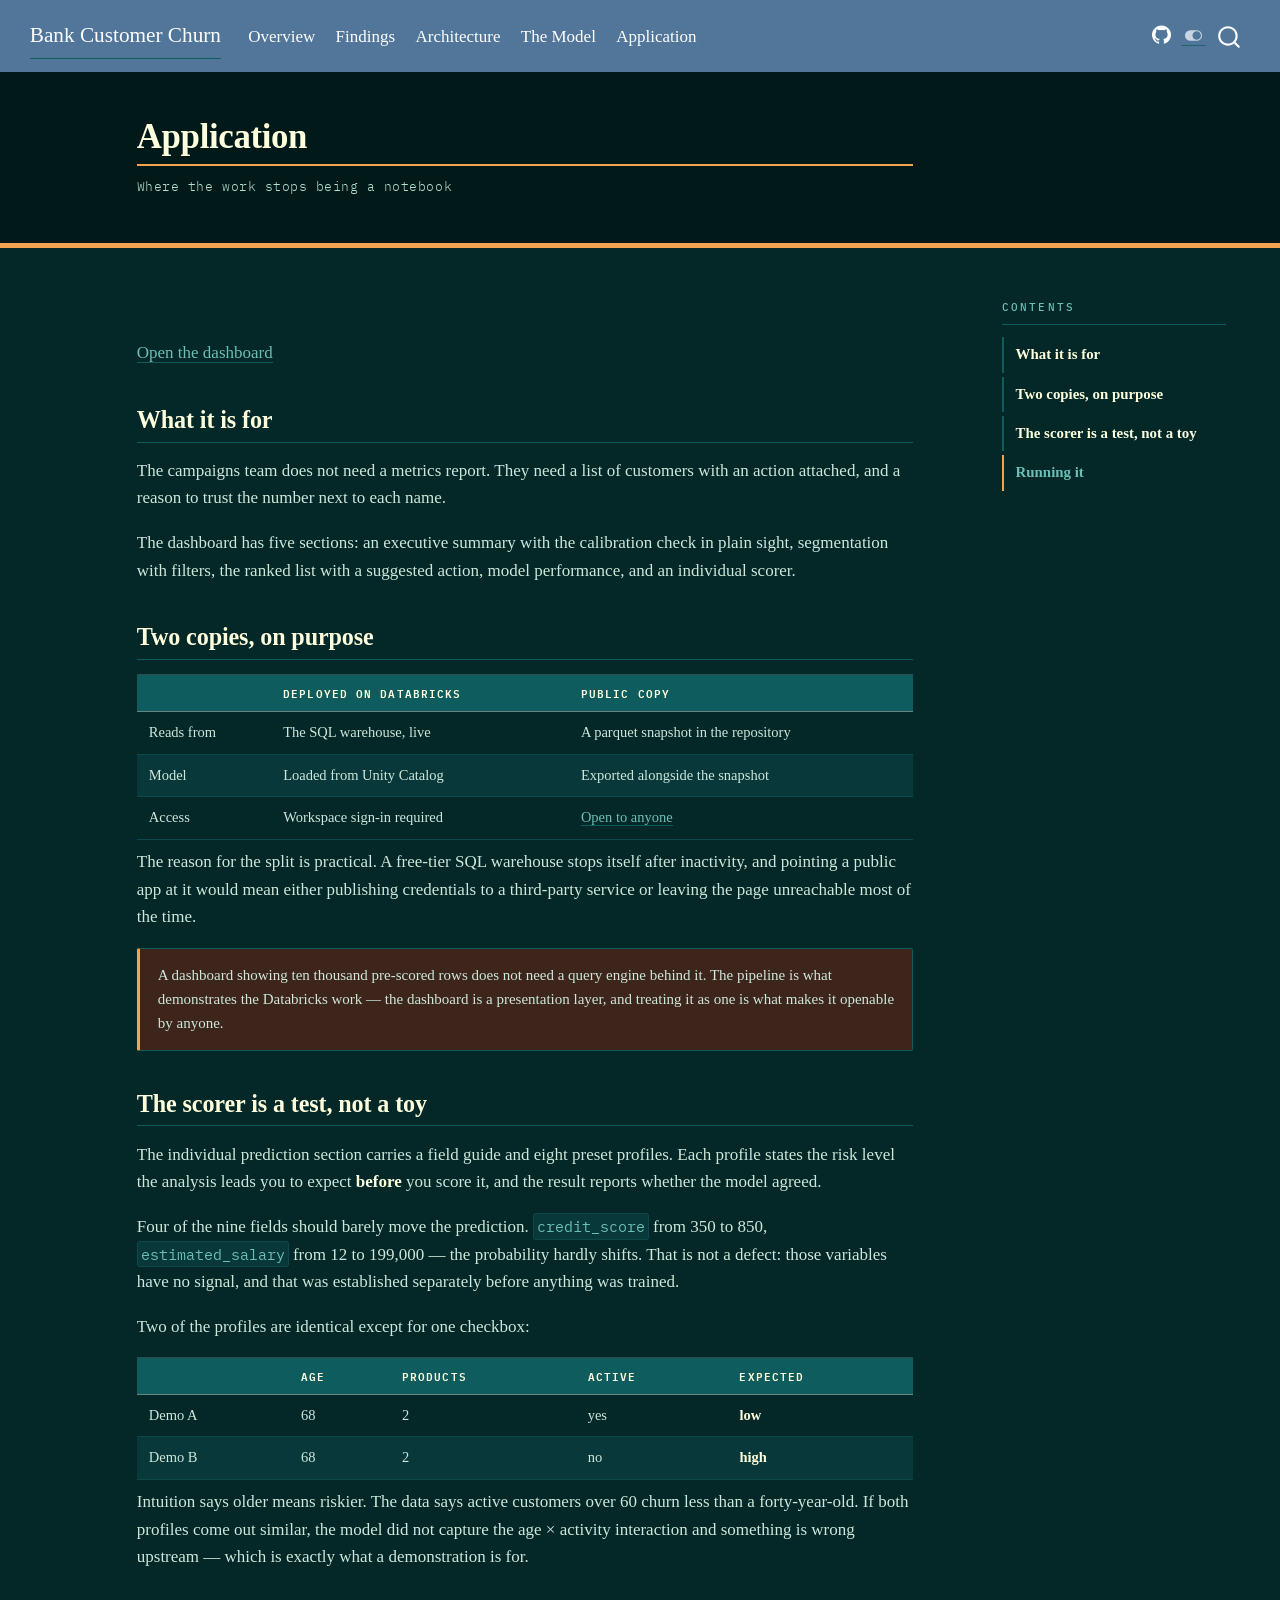
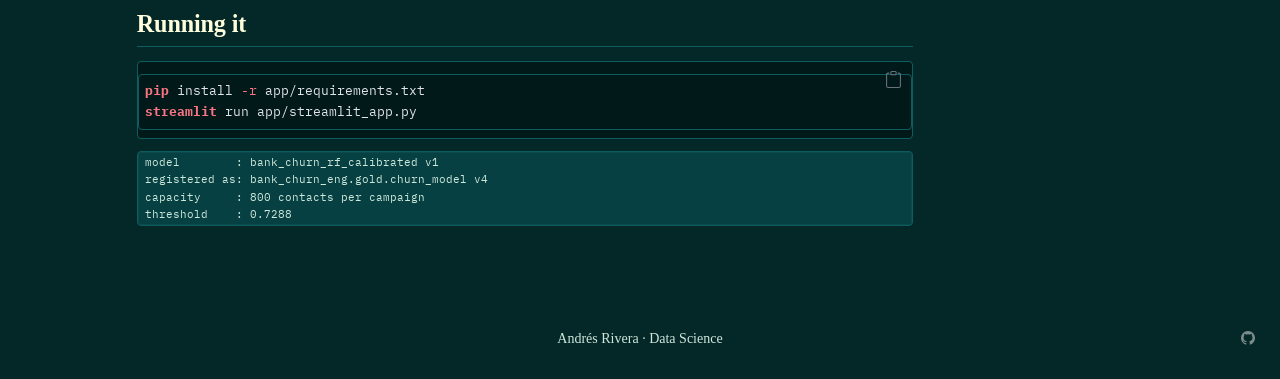
==== commit 7c325774: "Link the deployed dashboard from the README and the site" ====
--- a/docs/app.html
+++ b/docs/app.html
@@ -365,6 +365,9 @@
 
 
 
+<div class="hero-meta">
+<p><a href="https://bank-churn-databricks.streamlit.app/">Open the dashboard</a></p>
+</div>
 <section id="what-it-is-for" class="level2">
 <h2 class="anchored" data-anchor-id="what-it-is-for">What it is for</h2>
 <p>The campaigns team does not need a metrics report. They need a list of customers with an action attached, and a reason to trust the number next to each name.</p>
@@ -373,11 +376,6 @@
 <section id="two-copies-on-purpose" class="level2">
 <h2 class="anchored" data-anchor-id="two-copies-on-purpose">Two copies, on purpose</h2>
 <table class="caption-top table">
-<colgroup>
-<col style="width: 33%">
-<col style="width: 33%">
-<col style="width: 33%">
-</colgroup>
 <thead>
 <tr class="header">
 <th></th>
@@ -399,7 +397,7 @@
 <tr class="odd">
 <td>Access</td>
 <td>Workspace sign-in required</td>
-<td>Open to anyone</td>
+<td><a href="https://bank-churn-databricks.streamlit.app/">Open to anyone</a></td>
 </tr>
 </tbody>
 </table>
@@ -446,7 +444,7 @@
 <h2 class="anchored" data-anchor-id="running-it">Running it</h2>
 <div class="code-copy-outer-scaffold"><div class="sourceCode" id="cb1"><pre class="sourceCode bash code-with-copy"><code class="sourceCode bash"><span id="cb1-1"><a href="#cb1-1" aria-hidden="true" tabindex="-1"></a><span class="ex">pip</span> install <span class="at">-r</span> app/requirements.txt</span>
 <span id="cb1-2"><a href="#cb1-2" aria-hidden="true" tabindex="-1"></a><span class="ex">streamlit</span> run app/streamlit_app.py</span></code></pre></div><button title="Copy to Clipboard" class="code-copy-button"><i class="bi"></i></button></div>
-<div id="b714621f" class="cell" data-execution_count="1">
+<div id="98ce2b9a" class="cell" data-execution_count="1">
 <div class="cell-output cell-output-stdout">
 <pre><code>model        : bank_churn_rf_calibrated v1
 registered as: bank_churn_eng.gold.churn_model v4
